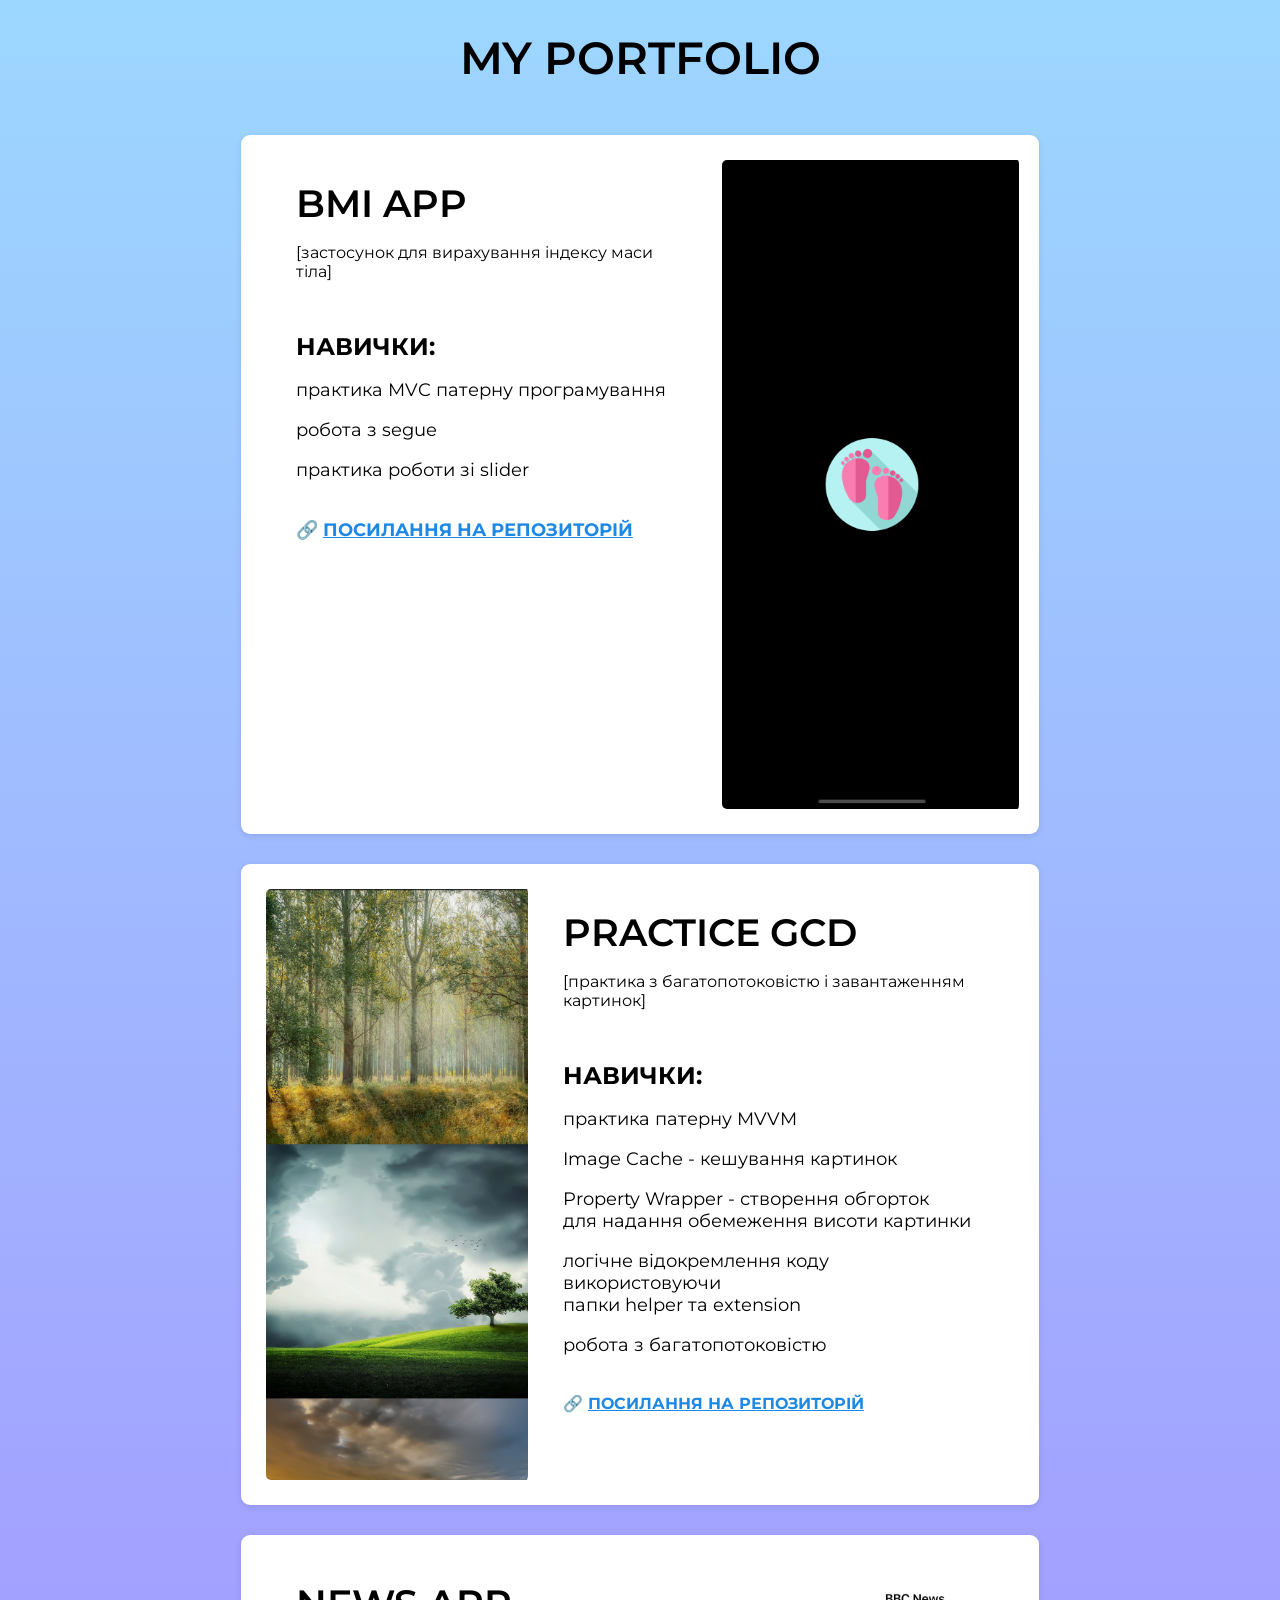
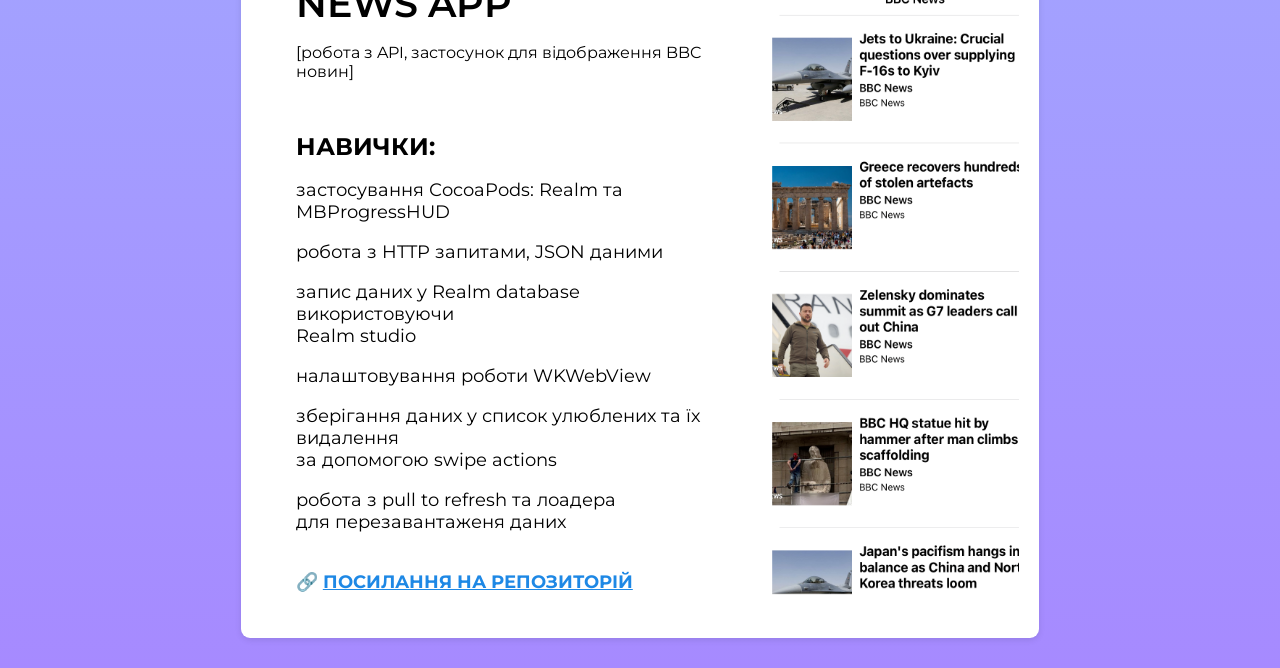
==== index.html @ c1738834 "rename branches" ====
<!DOCTYPE html>
<html lang="en">

<head>
    <meta charset="UTF-8">
    <meta http-equiv="X-UA-Compatible" content="IE=edge">
    <meta name="viewport" content="width=device-width, initial-scale=1.0">
    <title>My portfolio</title>
    <link rel="stylesheet" href="portfolio.css">
    <link rel="preconnect" href="https://fonts.googleapis.com">
    <link rel="preconnect" href="https://fonts.gstatic.com" crossorigin>
    <link href="https://fonts.googleapis.com/css2?family=Montserrat:wght@300;700&display=swap" rel="stylesheet">
</head>

<body>
    <h1 class="title">My portfolio</h1>
    <section>
        <div class="project">
            <div class="project-details">
                <h2>BMI App</h2>
                <p>[застосунок для вирахування індексу маси тіла]</p>
                <div class="skills-container"> <span class="skills-title">Навички:</span> 
                <div class="skills-list">
                    <p> практика MVC патерну програмування </p>
                    <p> робота з segue </p>
                    <p>практика роботи зі slider</p>
                </div>
                <div class="link-div">
                <span>🔗 <a href="https://github.com/irynazelisko/BMI-App">Посилання на репозиторій</a></span> 
                </div>
            </div>
            </div>
            <div class="slider">
                <img src="BMI-app-assets/launch screen.png" alt="bmi app" width="300">
                <img src="BMI-app-assets/bmi app.png" alt="bmi app" width="300">
                <img src="BMI-app-assets/result screen.png" alt="bmi app" width="300">
                <video src="BMI-app-assets/bmi-video.mov" width="320" controls></video>
            </div>
        </div>
    </section>

    <section>
        <div class="project">
            <div class="slider">
                <img src="GCD-assets/gcd.png" alt="bmi app" width="300">
                <video src="GCD-assets/gcd-video.mov" width="320" controls></video>
            </div>
            <div class="project-details">
                <h2>Practice GCD</h2>
                <p>[практика з багатопотоковістю і завантаженням картинок] </p>
                <div class="skills-container"> <span class="skills-title">Навички:</span> 
                <div class="skills-list">
                    <p>практика патерну MVVM</p> 
                    <p>Image Cache - кешування картинок </p>
                    <p> Property Wrapper - створення обгорток <br> для надання обемеження висоти картинки</p>
                    <p>логічне відокремлення коду використовуючи <br> папки helper та extension </p>
                    <p> робота з багатопотоковістю </p>
                </div>
                </div>
                <div class="link-div">
                <span>🔗 <a href="https://github.com/irynazelisko/gcd">Посилання на репозиторій</a></span>
            </div>
            </div>
        </div>
    </section>

    <section>
        <div class="project">
            <div class="project-details">
                <h2>News App</h2>
                <p>[робота з API, застосунок для відображення BBC новин]</p>
                <div class="skills-container"> <span class="skills-title">Навички:</span> 
                <div class="skills-list">
                    <p> застосування СocoaPods: Realm та MBProgressHUD</p>  
                    <p> робота з HTTP запитами, JSON даними</p>  
                    <p>запис даних у Realm database використовуючи <br> Realm studio</p>  
                   <p> налаштовування роботи WKWebView</p> 
                   <p> зберігання даних у список улюблених та їх видалення </br> за допомогою swipe actions</p> 
                   <p> робота з pull to refresh та лоадера <br> для перезавантаженя даних</p> 
                </div>
                <div class="link-div">
                <span> 🔗 <a href=" https://github.com/irynazelisko/News-App/tree/develop">Посилання на репозиторій</a></span> 
            </div>
            </div>
            </div>
            <div class="slider">
                <img src="News-App-assets/article-list.png" alt="bmi app" width="300">
                <img src="News-App-assets/article-browser.png" alt="bmi app" width="300">
                <img src="News-App-assets/pathToFavorite.png" alt="bmi app" width="300">
                <img src="News-App-assets/favorites-list.png" alt="bmi app" width="300">
                <video src="News-App-assets/news-app-video.mov" width="320" controls></video>
            </div>
        </div>
    </section>
</body>

</html>
---- portfolio.css ----
body {
    background: linear-gradient(#9cd7ff, #a68aff);
    min-height: 100vh;
    padding: 0;
    font-family: 'Montserrat', sans-serif;
}

.title {
    text-align: center;
    font-weight: 600;
    font-size: 45px;
    text-transform: uppercase;
    margin-bottom: 50px;
}

.project {
    display: flex;
    align-items: center;
    justify-content: center;
    width: 60%;
    margin: 0 auto;
    margin-bottom: 30px;
    background-color: #fff;
    padding: 20px;
    border-radius: 9px;
    box-shadow: 0 2px 6px rgba(0, 0, 0, 0.1);
}


.slider {
    display: inline-flex;
    width: 310px;
    border-radius: 9px;
}

.slider img {
    margin: 5px;
    border-radius: 5px;
}

/* project-details*/
.project-details {
    margin-top: 25px;
    margin-right: 35px;
    margin-left: 35px;
    margin-bottom: 25px;
    align-self: flex-start;
}

span {
    font-weight: bold;
}

.project-details h2 {
    margin: 0;
    text-transform: uppercase;
    font-size: 38px;
    font-weight: 600;
}

.skills-title {
    text-transform: uppercase;
    font-size: 24px;
}

.skills-container {
    font-size: 18px;
    padding-top: 35px;   
}

.link-div{
  padding-top: 20px;
}

span a {
    color: #1e88e5;
    text-transform: uppercase;
}

span a:visited {
    color: #a68aff;
}

.slider::-webkit-scrollbar {
    height: 8px;
}

.slider::-webkit-scrollbar-thumb {
    background-color: rgba(0, 0, 0, 0.5);
    border-radius: 4px;
}

.slider::-webkit-scrollbar-thumb:hover {
    background-color: rgba(0, 0, 0, 0.7);
}

.slider::-webkit-scrollbar-track {
    background-color: rgba(0, 0, 0, 0.1);
    border-radius: 4px;
}

.slider {
    overflow: auto;
    scrollbar-width: thin;
}

.slider::-webkit-scrollbar-thumb:active {
    background-color: rgba(0, 0, 0, 0.9);
}
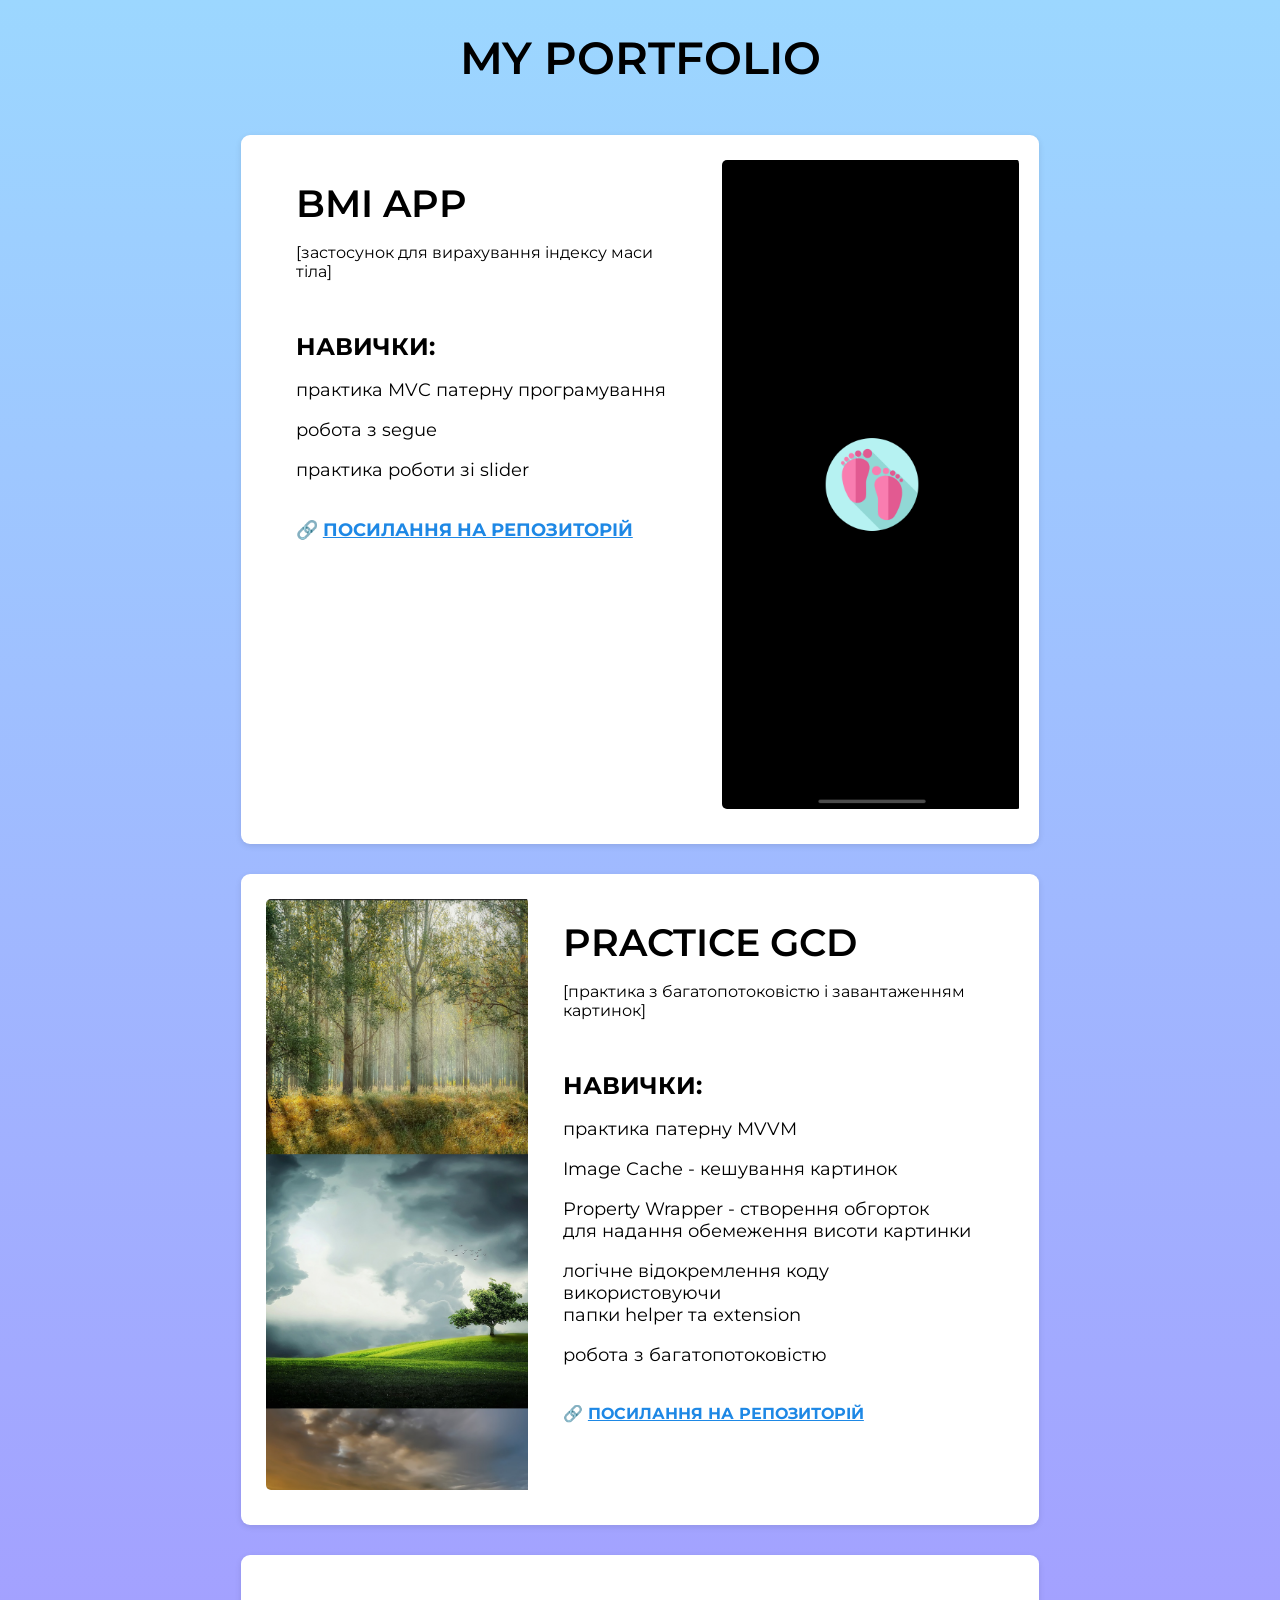
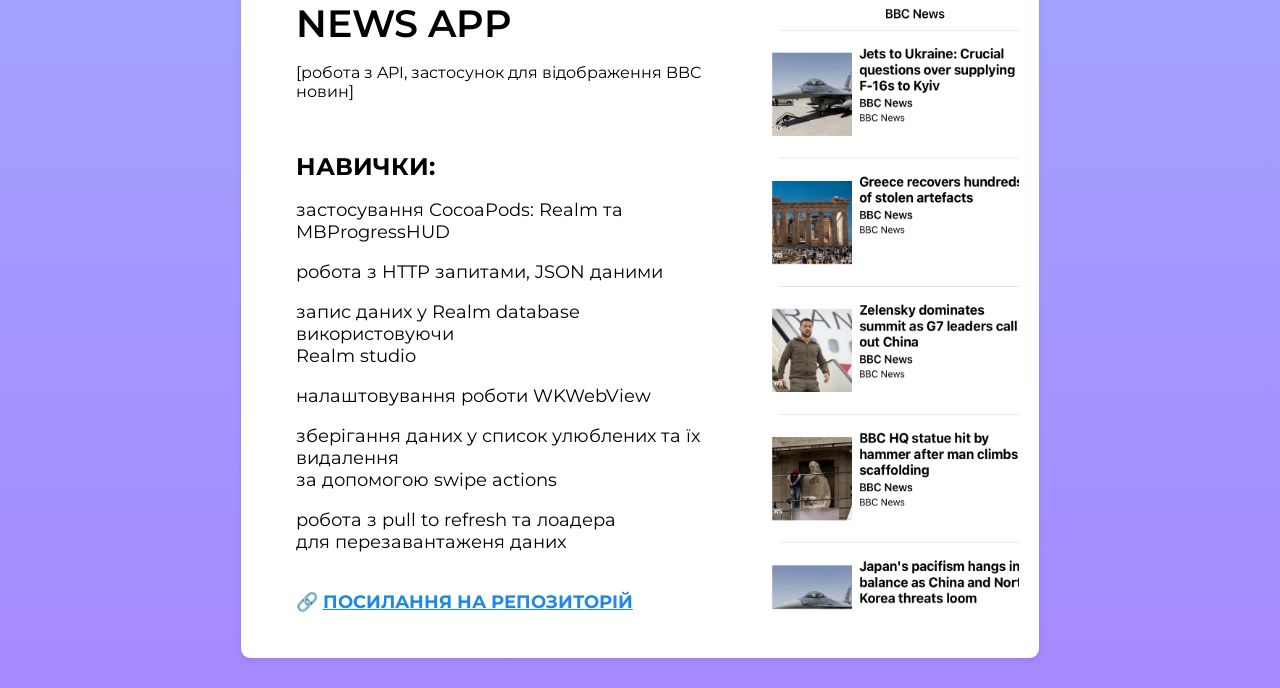
==== commit 5ca228d2: "adaptive to mobile" ====
--- a/index.html
+++ b/index.html
@@ -6,7 +6,7 @@
     <meta http-equiv="X-UA-Compatible" content="IE=edge">
     <meta name="viewport" content="width=device-width, initial-scale=1.0">
     <title>My portfolio</title>
-    <link rel="stylesheet" href="portfolio.css">
+    <link rel="stylesheet" href="index.css">
     <link rel="preconnect" href="https://fonts.googleapis.com">
     <link rel="preconnect" href="https://fonts.gstatic.com" crossorigin>
     <link href="https://fonts.googleapis.com/css2?family=Montserrat:wght@300;700&display=swap" rel="stylesheet">
@@ -18,17 +18,18 @@
         <div class="project">
             <div class="project-details">
                 <h2>BMI App</h2>
-                <p>[застосунок для вирахування індексу маси тіла]</p>
-                <div class="skills-container"> <span class="skills-title">Навички:</span> 
-                <div class="skills-list">
-                    <p> практика MVC патерну програмування </p>
-                    <p> робота з segue </p>
-                    <p>практика роботи зі slider</p>
+                <p class="description">[застосунок для вирахування індексу маси тіла]</p>
+                <div class="skills-container"> <span class="skills-title">Навички:</span>
+                    <div class="skills-list">
+                        <p> практика MVC патерну програмування </p>
+                        <p> робота з segue </p>
+                        <p>практика роботи зі slider</p>
+                    </div>
+                    <div class="link-div">
+                        <span class="link">🔗 <a href="https://github.com/irynazelisko/BMI-App">Посилання на
+                                репозиторій</a></span>
+                    </div>
                 </div>
-                <div class="link-div">
-                <span>🔗 <a href="https://github.com/irynazelisko/BMI-App">Посилання на репозиторій</a></span> 
-                </div>
-            </div>
             </div>
             <div class="slider">
                 <img src="BMI-app-assets/launch screen.png" alt="bmi app" width="300">
@@ -47,19 +48,20 @@
             </div>
             <div class="project-details">
                 <h2>Practice GCD</h2>
-                <p>[практика з багатопотоковістю і завантаженням картинок] </p>
-                <div class="skills-container"> <span class="skills-title">Навички:</span> 
-                <div class="skills-list">
-                    <p>практика патерну MVVM</p> 
-                    <p>Image Cache - кешування картинок </p>
-                    <p> Property Wrapper - створення обгорток <br> для надання обемеження висоти картинки</p>
-                    <p>логічне відокремлення коду використовуючи <br> папки helper та extension </p>
-                    <p> робота з багатопотоковістю </p>
-                </div>
+                <p class="description">[практика з багатопотоковістю і завантаженням картинок] </p>
+                <div class="skills-container"> <span class="skills-title">Навички:</span>
+                    <div class="skills-list">
+                        <p>практика патерну MVVM</p>
+                        <p>Image Cache - кешування картинок </p>
+                        <p> Property Wrapper - створення обгорток <br> для надання обемеження висоти картинки</p>
+                        <p>логічне відокремлення коду використовуючи <br> папки helper та extension </p>
+                        <p> робота з багатопотоковістю </p>
+                    </div>
                 </div>
                 <div class="link-div">
-                <span>🔗 <a href="https://github.com/irynazelisko/gcd">Посилання на репозиторій</a></span>
-            </div>
+                    <span class="link">🔗 <a href="https://github.com/irynazelisko/gcd">Посилання на
+                            репозиторій</a></span>
+                </div>
             </div>
         </div>
     </section>
@@ -68,20 +70,22 @@
         <div class="project">
             <div class="project-details">
                 <h2>News App</h2>
-                <p>[робота з API, застосунок для відображення BBC новин]</p>
-                <div class="skills-container"> <span class="skills-title">Навички:</span> 
-                <div class="skills-list">
-                    <p> застосування СocoaPods: Realm та MBProgressHUD</p>  
-                    <p> робота з HTTP запитами, JSON даними</p>  
-                    <p>запис даних у Realm database використовуючи <br> Realm studio</p>  
-                   <p> налаштовування роботи WKWebView</p> 
-                   <p> зберігання даних у список улюблених та їх видалення </br> за допомогою swipe actions</p> 
-                   <p> робота з pull to refresh та лоадера <br> для перезавантаженя даних</p> 
+                <p class="description">[робота з API, застосунок для відображення BBC новин]</p>
+                <div class="skills-container"> <span class="skills-title">Навички:</span>
+                    <div class="skills-list">
+                        <p> застосування СocoaPods: Realm та MBProgressHUD</p>
+                        <p> робота з HTTP запитами, JSON даними</p>
+                        <p>запис даних у Realm database використовуючи <br> Realm studio</p>
+                        <p> налаштовування роботи WKWebView</p>
+                        <p> зберігання даних у список улюблених та їх видалення </br> за допомогою swipe actions</p>
+                        <p> робота з pull to refresh та лоадера <br> для перезавантаженя даних</p>
+                    </div>
+                    <div class="link-div">
+                        <span class="link"> 🔗 <a
+                                href=" https://github.com/irynazelisko/News-App/tree/develop">Посилання на
+                                репозиторій</a></span>
+                    </div>
                 </div>
-                <div class="link-div">
-                <span> 🔗 <a href=" https://github.com/irynazelisko/News-App/tree/develop">Посилання на репозиторій</a></span> 
-            </div>
-            </div>
             </div>
             <div class="slider">
                 <img src="News-App-assets/article-list.png" alt="bmi app" width="300">
--- a/index.css
+++ b/index.css
@@ -0,0 +1,174 @@
+body {
+    background: linear-gradient(#9cd7ff, #a68aff);
+    min-height: 100vh;
+    padding: 0;
+    font-family: 'Montserrat', sans-serif;
+}
+
+.title {
+    text-align: center;
+    font-weight: 600;
+    font-size: 45px;
+    text-transform: uppercase;
+    margin-bottom: 50px;
+}
+
+.project {
+    display: flex;
+    align-items: center;
+    justify-content: center;
+    width: 60%;
+    margin: 0 auto;
+    margin-bottom: 30px;
+    background-color: #fff;
+    padding: 20px;
+    border-radius: 9px;
+    box-shadow: 0 2px 6px rgba(0, 0, 0, 0.1);
+}
+
+
+.slider {
+    display: inline-flex;
+    width: 310px;
+    border-radius: 9px;
+    padding-bottom: 10px;
+}
+
+.slider img {
+    margin: 5px;
+    border-radius: 5px;
+}
+
+/* project-details*/
+.project-details {
+    margin-top: 25px;
+    margin-right: 35px;
+    margin-left: 35px;
+    margin-bottom: 25px;
+    align-self: flex-start;
+}
+
+span {
+    font-weight: bold;
+}
+
+.project-details h2 {
+    margin: 0;
+    text-transform: uppercase;
+    font-size: 38px;
+    font-weight: 600;
+}
+
+.skills-title {
+    text-transform: uppercase;
+    font-size: 24px;
+}
+
+.skills-container {
+    font-size: 18px;
+    padding-top: 35px;
+}
+
+.link-div {
+    padding-top: 20px;
+}
+
+span a {
+    color: #1e88e5;
+    text-transform: uppercase;
+}
+
+span a:visited {
+    color: #a68aff;
+}
+
+.slider::-webkit-scrollbar {
+    height: 8px;
+}
+
+.slider::-webkit-scrollbar-thumb {
+    background-color: rgba(0, 0, 0, 0.5);
+    border-radius: 4px;
+}
+
+.slider::-webkit-scrollbar-thumb:hover {
+    background-color: rgba(0, 0, 0, 0.7);
+}
+
+.slider::-webkit-scrollbar-track {
+    background-color: rgba(0, 0, 0, 0.1);
+    border-radius: 4px;
+
+}
+
+.slider {
+    overflow: auto;
+    scrollbar-width: thin;
+}
+
+.slider::-webkit-scrollbar-thumb:active {
+    background-color: rgba(0, 0, 0, 0.9);
+}
+
+@media screen and (min-width: 375px) and (max-width: 415px) {
+
+    .title {
+        font-size: 32px;
+        margin-bottom: 30px;
+    }
+
+    .project {
+        width: 90%;
+        margin-bottom: 20px;
+        padding: 15px;
+    }
+
+    .slider {
+        display: flex;
+        flex-direction: column;
+        max-height: 700px;
+        width: 100%;
+        padding-bottom: 5px;
+
+    }
+
+    .slider img {
+        margin: 5px;
+        border-radius: 5px;
+        max-width: 150px;
+        max-height: 550px;
+    }
+
+    .slider video {
+        max-width: 150px;
+    }
+
+    .project-details {
+        margin-top: 10px;
+        margin-right: 10px;
+        margin-left: 10px;
+        margin-bottom: 10px;
+    }
+
+    .project-details h2 {
+        font-size: 20px;
+    }
+
+    .description {
+        font-size: 14px;
+    }
+
+    .link {
+        font-size: 14px;
+    }
+
+    .skills-title {
+        font-size: 18px;
+    }
+
+    .skills-container {
+        font-size: 14px;
+        padding-top: 20px;
+    }
+
+}
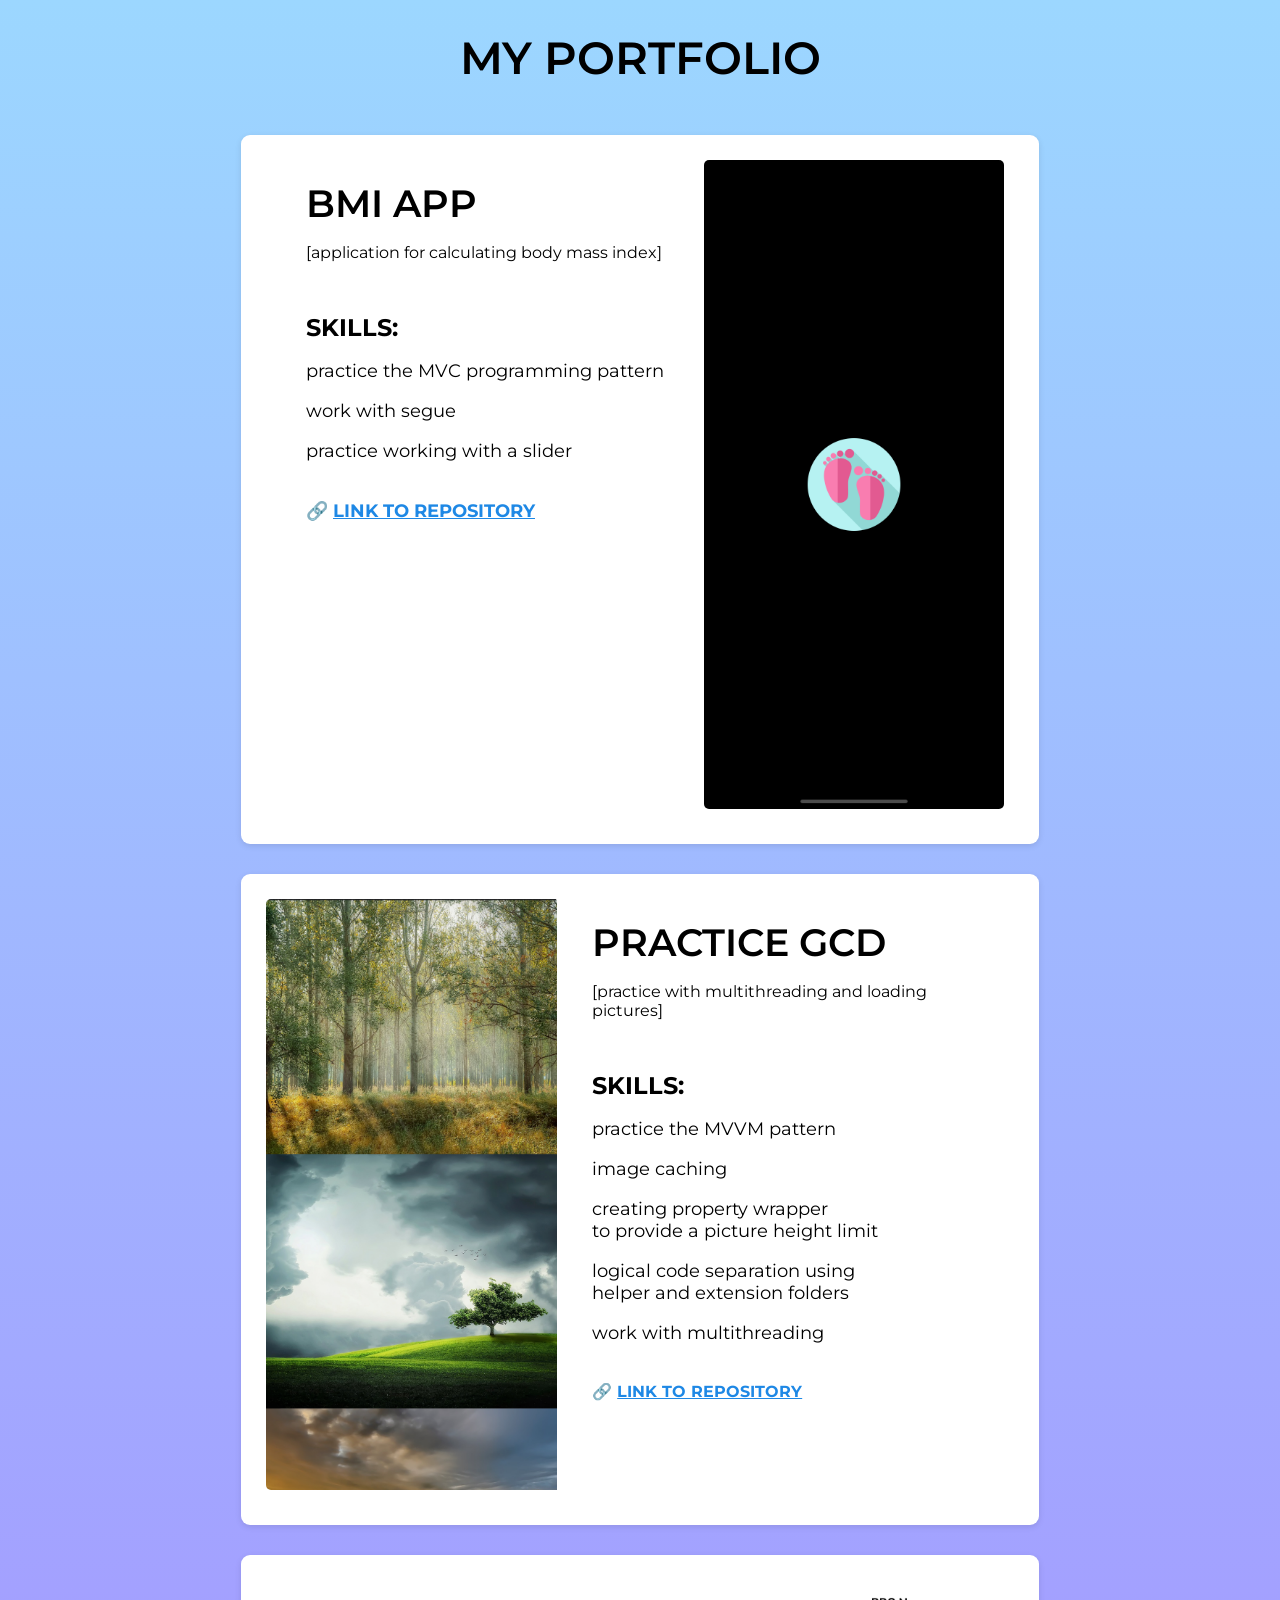
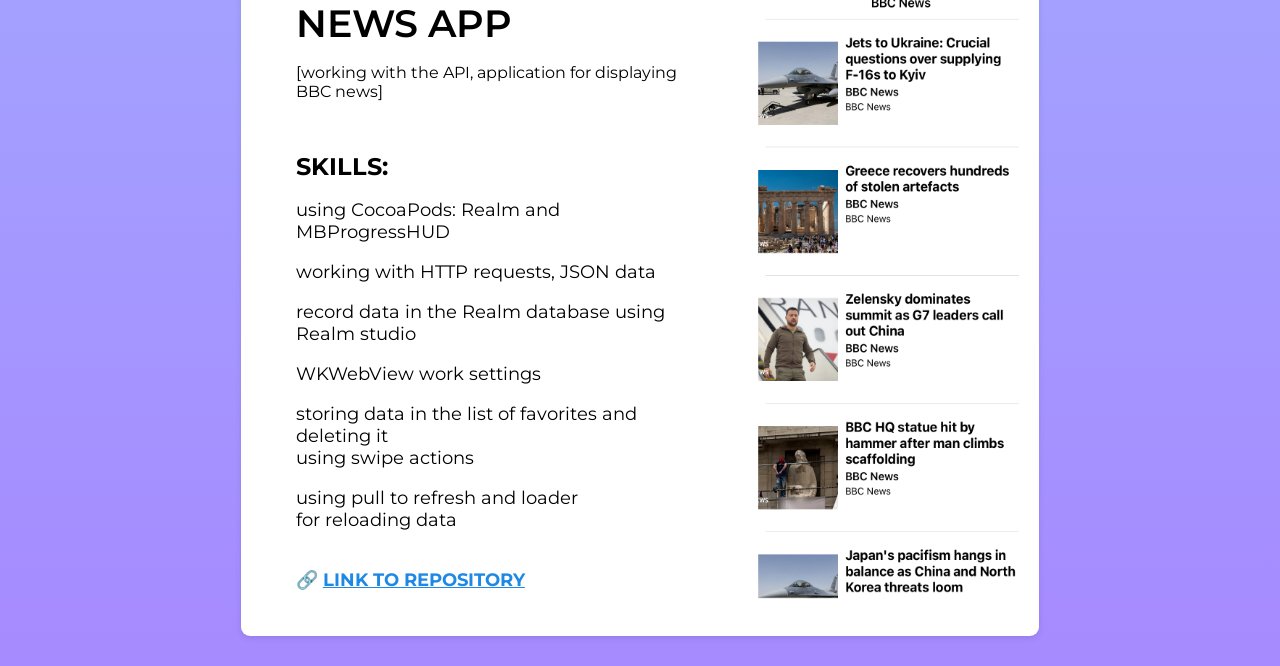
==== commit 32dc8415: "changing language" ====
--- a/index.html
+++ b/index.html
@@ -18,16 +18,16 @@
         <div class="project">
             <div class="project-details">
                 <h2>BMI App</h2>
-                <p class="description">[застосунок для вирахування індексу маси тіла]</p>
-                <div class="skills-container"> <span class="skills-title">Навички:</span>
+                <p class="description">[application for calculating body mass index]</p>
+                <div class="skills-container"> <span class="skills-title">Skills:</span>
                     <div class="skills-list">
-                        <p> практика MVC патерну програмування </p>
-                        <p> робота з segue </p>
-                        <p>практика роботи зі slider</p>
+                        <p>practice the MVC programming pattern</p>
+                        <p>work with segue </p>
+                        <p>practice working with a slider</p>
                     </div>
                     <div class="link-div">
-                        <span class="link">🔗 <a href="https://github.com/irynazelisko/BMI-App">Посилання на
-                                репозиторій</a></span>
+                        <span class="link">🔗 <a href="https://github.com/irynazelisko/BMI-App">Link to
+                                repository</a></span>
                     </div>
                 </div>
             </div>
@@ -48,19 +48,19 @@
             </div>
             <div class="project-details">
                 <h2>Practice GCD</h2>
-                <p class="description">[практика з багатопотоковістю і завантаженням картинок] </p>
-                <div class="skills-container"> <span class="skills-title">Навички:</span>
+                <p class="description">[practice with multithreading and loading pictures] </p>
+                <div class="skills-container"> <span class="skills-title">Skills:</span>
                     <div class="skills-list">
-                        <p>практика патерну MVVM</p>
-                        <p>Image Cache - кешування картинок </p>
-                        <p> Property Wrapper - створення обгорток <br> для надання обемеження висоти картинки</p>
-                        <p>логічне відокремлення коду використовуючи <br> папки helper та extension </p>
-                        <p> робота з багатопотоковістю </p>
+                        <p>practice the MVVM pattern</p>
+                        <p>image caching</p>
+                        <p>creating property wrapper <br> to provide a picture height limit</p>
+                        <p>logical code separation using <br> helper and extension folders</p>
+                        <p>work with multithreading</p>
                     </div>
                 </div>
                 <div class="link-div">
-                    <span class="link">🔗 <a href="https://github.com/irynazelisko/gcd">Посилання на
-                            репозиторій</a></span>
+                    <span class="link">🔗 <a href="https://github.com/irynazelisko/gcd">Link to
+                        repository</a></span>
                 </div>
             </div>
         </div>
@@ -70,20 +70,20 @@
         <div class="project">
             <div class="project-details">
                 <h2>News App</h2>
-                <p class="description">[робота з API, застосунок для відображення BBC новин]</p>
-                <div class="skills-container"> <span class="skills-title">Навички:</span>
+                <p class="description">[working with the API, application for displaying BBC news]</p>
+                <div class="skills-container"> <span class="skills-title">Skills:</span>
                     <div class="skills-list">
-                        <p> застосування СocoaPods: Realm та MBProgressHUD</p>
-                        <p> робота з HTTP запитами, JSON даними</p>
-                        <p>запис даних у Realm database використовуючи <br> Realm studio</p>
-                        <p> налаштовування роботи WKWebView</p>
-                        <p> зберігання даних у список улюблених та їх видалення </br> за допомогою swipe actions</p>
-                        <p> робота з pull to refresh та лоадера <br> для перезавантаженя даних</p>
+                        <p>using СocoaPods: Realm and MBProgressHUD</p>
+                        <p>working with HTTP requests, JSON data</p>
+                        <p>record data in the Realm database using <br> Realm studio</p>
+                        <p>WKWebView work settings</p>
+                        <p>storing data in the list of favorites and deleting it </br> using swipe actions</p>
+                        <p>using pull to refresh and loader <br> for reloading data</p>
                     </div>
                     <div class="link-div">
                         <span class="link"> 🔗 <a
-                                href=" https://github.com/irynazelisko/News-App/tree/develop">Посилання на
-                                репозиторій</a></span>
+                                href=" https://github.com/irynazelisko/News-App/tree/develop">Link to
+                                repository</a></span>
                     </div>
                 </div>
             </div>
--- a/index.css
+++ b/index.css
@@ -110,7 +110,7 @@
     background-color: rgba(0, 0, 0, 0.9);
 }
 
-@media screen and (min-width: 375px) and (max-width: 415px) {
+@media screen and (min-width: 350px) and (max-width: 500px) {
 
     .title {
         font-size: 32px;
@@ -151,7 +151,7 @@
     }
 
     .project-details h2 {
-        font-size: 20px;
+        font-size: 22px;
     }
 
     .description {
